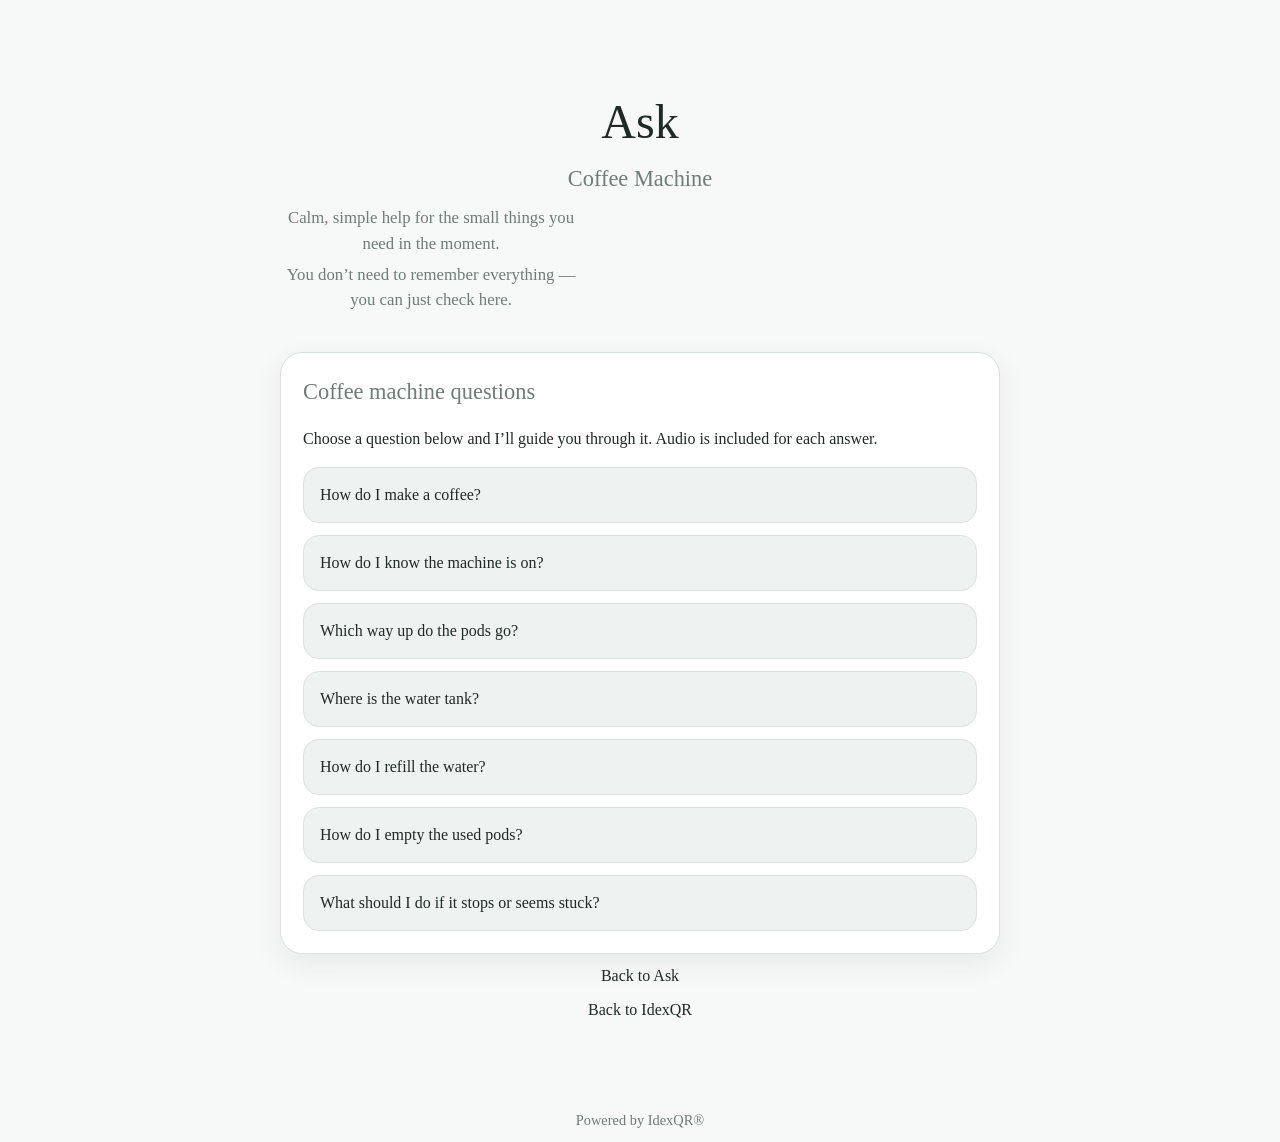
==== docs/coffee.html @ 5b69cb2b "Update coffee.html" ====
<!doctype html>
<html lang="en-GB">
<head>
  <meta charset="utf-8" />
  <meta name="viewport" content="width=device-width, initial-scale=1" />
  <title>Ask — Coffee Machine</title>
  <meta
    name="description"
    content="A calm, simple Ask demo for a coffee machine in the IdexQR style."
  />
  <style>
    :root {
      --bg: #f7f9f8;
      --card: #ffffff;
      --ink: #1f2a27;
      --muted: #66726e;
      --line: #d9e2de;
      --soft: #eef3f1;
      --brand: #b8c6c1;
      --brand-deep: #8ea39c;
      --shadow: 0 10px 30px rgba(31, 42, 39, 0.07);
      --radius: 22px;
    }

    * {
      box-sizing: border-box;
    }

    html, body {
      margin: 0;
      padding: 0;
      background: var(--bg);
      color: var(--ink);
      font-family: Georgia, "Times New Roman", serif;
      line-height: 1.5;
    }

    body {
      min-height: 100vh;
    }

    .wrap {
      width: min(720px, calc(100% - 32px));
      margin: 0 auto;
      padding: 28px 0 48px;
    }

    .hero {
      text-align: center;
      padding: 18px 0 12px;
    }

    .kicker {
      margin: 0 0 10px;
      font-size: 0.95rem;
      letter-spacing: 0.08em;
      text-transform: uppercase;
      color: var(--muted);
    }

    .section-title {
  font-size: 1.4rem;
  font-weight: normal;
  color: #6f7c78;
  margin-top: 0;
  margin-bottom: 10px;
}

    .ask-title {
  font-size: 3rem;
  font-weight: normal;
  margin-bottom: 4px;
}

    h1 {
  font-size: 2.8rem;
  font-weight: normal;
  margin-bottom: 10px;
}

    h2 {
  font-size: 1.4rem;
  font-weight: normal;
  color: #6f7c78;
  margin-top: 0;
}

  .soft-line {
  font-size: 1.05rem;
  color: #6f7c78;
  margin-top: 6px;
}
    
    .sub {
  font-size: 1.05rem;
  color: #6f7c78;
  margin: 6px 0;
  max-width: 36ch;
}

    .panel {
      background: var(--card);
      border: 1px solid var(--line);
      border-radius: var(--radius);
      box-shadow: var(--shadow);
      padding: 22px;
      margin-top: 22px;
    }

    .intro {
      margin-top: 0;
      color: var(--muted);
    }

    .question-list {
      display: grid;
      gap: 12px;
      margin-top: 16px;
    }

    p {
  margin: 10px 0;
}

    .quiet-button {
      appearance: none;
      width: 100%;
      border: 1px solid var(--line);
      background: var(--soft);
      color: var(--ink);
      border-radius: 16px;
      padding: 15px 16px;
      font: inherit;
      font-size: 1rem;
      text-align: left;
      cursor: pointer;
      transition: transform 0.15s ease, border-color 0.15s ease, background 0.15s ease;
    }

    .quiet-button:hover,
    .quiet-button:focus-visible {
      outline: none;
      transform: translateY(-1px);
      border-color: var(--brand-deep);
      background: #f3f7f5;
    }

    .quiet-button.active {
      background: #edf4f1;
      border-color: var(--brand-deep);
    }

    .answer {
      margin-top: 18px;
      padding: 18px;
      border-radius: 18px;
      background: #fbfcfc;
      border: 1px solid var(--line);
    }

    .answer[hidden] {
      display: none;
    }

    .answer h2 {
      margin: 0 0 10px;
      font-size: 1.2rem;
      font-weight: normal;
    }

    .answer p {
      margin: 0 0 12px;
      color: var(--ink);
    }

    .helper {
      margin-top: 10px;
      font-size: 0.96rem;
      color: var(--muted);
    }

    .controls {
      display: flex;
      gap: 10px;
      flex-wrap: wrap;
      margin-top: 14px;
    }

    .small-button {
      appearance: none;
      border: 1px solid var(--line);
      background: white;
      color: var(--ink);
      border-radius: 999px;
      padding: 10px 14px;
      font: inherit;
      cursor: pointer;
    }

    .small-button:hover,
    .small-button:focus-visible {
      outline: none;
      border-color: var(--brand-deep);
      background: #f8fbfa;
    }

    .footer-link {
  color: inherit;              /* 👈 keeps same colour as text */
  text-decoration: none;
  border-bottom: 1px solid transparent;
}

.footer-link:hover {
  border-bottom: 1px solid #6f7c78;  /* soft underline on hover */
}

    .powered-by {
  color: #6f7c78;
  font-size: 0.9rem;
  margin-top: 10px;
}

    .sr-only {
      position: absolute;
      width: 1px;
      height: 1px;
      padding: 0;
      margin: -1px;
      overflow: hidden;
      clip: rect(0, 0, 0, 0);
      white-space: nowrap;
      border: 0;
    }

    @media (max-width: 560px) {
      .panel {
        padding: 18px;
      }

      .quiet-button {
        padding: 14px;
      }
    }
  </style>
</head>
<body>
  <main class="wrap">
    <section class="hero" aria-labelledby="page-title">
      
    <h1 class="ask-title">Ask</h1>

<h2 class="section-title">Coffee Machine</h2>

<p class="sub">
  Calm, simple help for the small things you need in the moment.
</p>

<p class="sub">
  You don’t need to remember everything — you can just check here.
</p>
    </section>

    <section class="panel" aria-labelledby="ask-heading">
      <h2>Coffee machine questions</h2>

<p>
  Choose a question below and I’ll guide you through it. Audio is included for each answer.
</p>

      <div class="question-list">
        <button class="quiet-button" data-answer="coffeeAnswer">
         How do I make a coffee?
        </button> 
        <button class="quiet-button" data-answer="machineOnAnswer">
        How do I know the machine is on?  
        </button>   
        <button class="quiet-button" data-answer="podsGoAnswer">
        Which way up do the pods go?
        </button>   
        <button class="quiet-button" data-answer="waterTankAnswer">
        Where is the water tank?
         
        </button>
        <button class="quiet-button" data-answer="waterAnswer">
        How do I refill the water?
        </button>
        <button class="quiet-button" data-answer="podsAnswer">
         How do I empty the used pods?
        </button>
        <button class="quiet-button" data-answer="stoppedAnswer">
         What should I do if it stops or seems stuck?
        </button>
      </div>

      <article id="coffeeAnswer" class="answer" hidden>
        <h2>How do I make a coffee?</h2>
        <p>
          Place your cup under the spout.
          Lift the lever fully, insert your pod, and close the lever gently.
          </p>
        <p>
          Along the front of the machine, you’ll usually find a small row of buttons.
          The coffee button is often one of the first you’ll come across — and is sometimes marked with a small cup symbol.
          </p>
        <p>
         Press the coffee button once, then wait while the machine runs.
         Your drink should begin to pour within a few seconds.
        </p>
        <p>
          If you would like a larger drink, use the lungo button — often a little further along the row, if your machine has one.
        </p>
        <p 
          class="helper">A gentle pause before lifting the cup helps avoid drips.
        </p>
        <div class="controls">
          <button class="small-button" data-audio="audioCoffee">Play audio</button>
          <button class="small-button" data-stop>Stop audio</button>
        </div>
        
      </article>

      <article id="waterAnswer" class="answer" hidden>
        <h2>How do I refill the water?</h2>
        <p>
          Remove the water tank from the back or side of the machine, depending on the model. Fill it with fresh cold water,
          then place it back firmly so it sits flat and connected properly.
        </p>
        <p>
          If the machine does not respond straight away, check that the tank is pushed fully into place.
        </p>
        <div class="controls">
          <button class="small-button" data-audio="audioWater">Play audio</button>
          <button class="small-button" data-stop>Stop audio</button>
        </div>
      </article>

      <article id="podsAnswer" class="answer" hidden>
        <h2>How do I empty the used pods?</h2>
        <p>
          Open the front or lift the lever so the used pod drops into the container. Then slide out the pod drawer or capsule tray,
          empty it into the bin, and place it back securely.
        </p>
        <p>
          If the drawer feels full or stiff, it usually means a pod is resting awkwardly inside. A gentle shake is often enough.
        </p>
        <div class="controls">
          <button class="small-button" data-audio="audioPods">Play audio</button>
          <button class="small-button" data-stop>Stop audio</button>
        </div>
      </article>

      <article id="stoppedAnswer" class="answer" hidden>
        <h2>What should I do if it stops or seems stuck?</h2>
        <p>
          First, check the basics: is there water in the tank, is the pod drawer full, and is the lever fully closed?
          If all looks fine, turn the machine off, wait a few seconds, and switch it on again.
        </p>
        <p>
          If it still does not respond, it may need a reset or descaling, depending on the machine.
        </p>
        <div class="controls">
          <button class="small-button" data-audio="audioStopped">Play audio</button>
          <button class="small-button" data-stop>Stop audio</button>
        </div>
      </article>
      
      <article id="waterTankAnswer" class="answer" hidden>
  <h2>Where is the water tank?</h2>
  <p>
    The water tank is usually at the back or to one side of the machine.
  </p>
  <p>
    You can gently slide it out, fill it with fresh water, and place it back so it sits securely.
  </p>

  <div class="controls">
    <button class="small-button" data-audio="audioWaterTank">Play audio</button>
    <button class="small-button" data-stop>Stop audio</button>
  </div>       
</article>
      
    <article id="machineOnAnswer" class="answer" hidden>
  <h2>How do I know the machine is on?</h2>
  <p>
    Most machines will show a small light when they’re on.
  </p>
  <p>
    You might see a steady light, or one that flashes while the machine is warming up.
  </p>
  <p>
    Once the light becomes steady, it’s usually ready to use.
  </p>

  <div class="controls">
    <button class="small-button" data-audio="audioMachineOn">Play audio</button>
    <button class="small-button" data-stop>Stop audio</button>
  </div>
</article>   

       <article id="podsGoAnswer" class="answer" hidden>
  <h2>Which way up do the pods go?</h2>
  <p>
    The pod usually sits with the flat side facing down and the rounded side facing up.
  </p>
  <p>
    If it doesn’t feel like it fits easily, don’t force it — just turn it the other way and try again.
  </p>
  
  <div class="controls">
    <button class="small-button" data-audio="audioPodsGo">Play audio</button>
    <button class="small-button" data-stop>Stop audio</button>
  </div>
</article>   
      
    </section>

    <section class="sr-only" aria-label="Screen reader introduction">
      <p>
        You have opened the Ask coffee machine demo. Choose one of the guided questions to hear simple help.
      </p>
    </section>

    <audio id="audioCoffee" preload="none">
      <source src="audio/make-a-coffee.mp3" type="audio/mpeg" />
    </audio>
     <audio id="audioMachineOn" preload="none">
      <source src="audio/machine-on.mp3" type="audio/mpeg" />
    </audio>
    <audio id="audioWater" preload="none">
      <source src="audio/refill-water.mp3" type="audio/mpeg" />
    </audio>
    <audio id="audioPods" preload="none">
      <source src="audio/empty-pods.mp3" type="audio/mpeg" />
    </audio>
    <audio id="audioStopped" preload="none">
      <source src="audio/machine-stopped.mp3" type="audio/mpeg" />
    </audio>
    <audio id="audioWaterTank">
  <source src="audio/water-tank.mp3" type="audio/mpeg" />   Ella
</audio>
    <audio id="audioPodsGo" preload="none">
      <source src="audio/pods-go.mp3" type="audio/mpeg" />   Ella
    </audio>

  <p style="text-align: center;">
  <a href="index.html" class="footer-link">Back to Ask</a>
</p>
<p style="text-align: center;">
  <a href="https://idexqr.com" class="footer-link">Back to IdexQR</a>
</p>
    
  </main>

  <script>
    const questionButtons = document.querySelectorAll('.quiet-button[data-answer]');
    const answers = document.querySelectorAll('.answer');
    const audioButtons = document.querySelectorAll('[data-audio]');
    const stopButtons = document.querySelectorAll('[data-stop]');
    let currentAudio = null;

    function stopCurrentAudio() {
      if (currentAudio) {
        currentAudio.pause();
        currentAudio.currentTime = 0;
      }
    }

    function openAnswer(answerId) {
      answers.forEach(answer => {
        answer.hidden = answer.id !== answerId;
      });

      questionButtons.forEach(button => {
        const active = button.dataset.answer === answerId;
        button.classList.toggle('active', active);
        button.setAttribute('aria-expanded', String(active));
      });
    }

    questionButtons.forEach(button => {
      button.setAttribute('aria-expanded', 'false');
      button.addEventListener('click', () => {
        stopCurrentAudio();
        openAnswer(button.dataset.answer);
      });
    });

    audioButtons.forEach(button => {
      button.addEventListener('click', () => {
        const audio = document.getElementById(button.dataset.audio);
        if (!audio) return;

        stopCurrentAudio();
        currentAudio = audio;
        currentAudio.play().catch(() => {
          // Safe fallback if autoplay or file access is blocked.
        });
      });
    });

    stopButtons.forEach(button => {
      button.addEventListener('click', stopCurrentAudio);
    });
  </script>

  <footer style="text-align: center; margin-top: 30px;">
  <p class="powered-by">Powered by IdexQR®</p>
</footer>
</body>
</html>
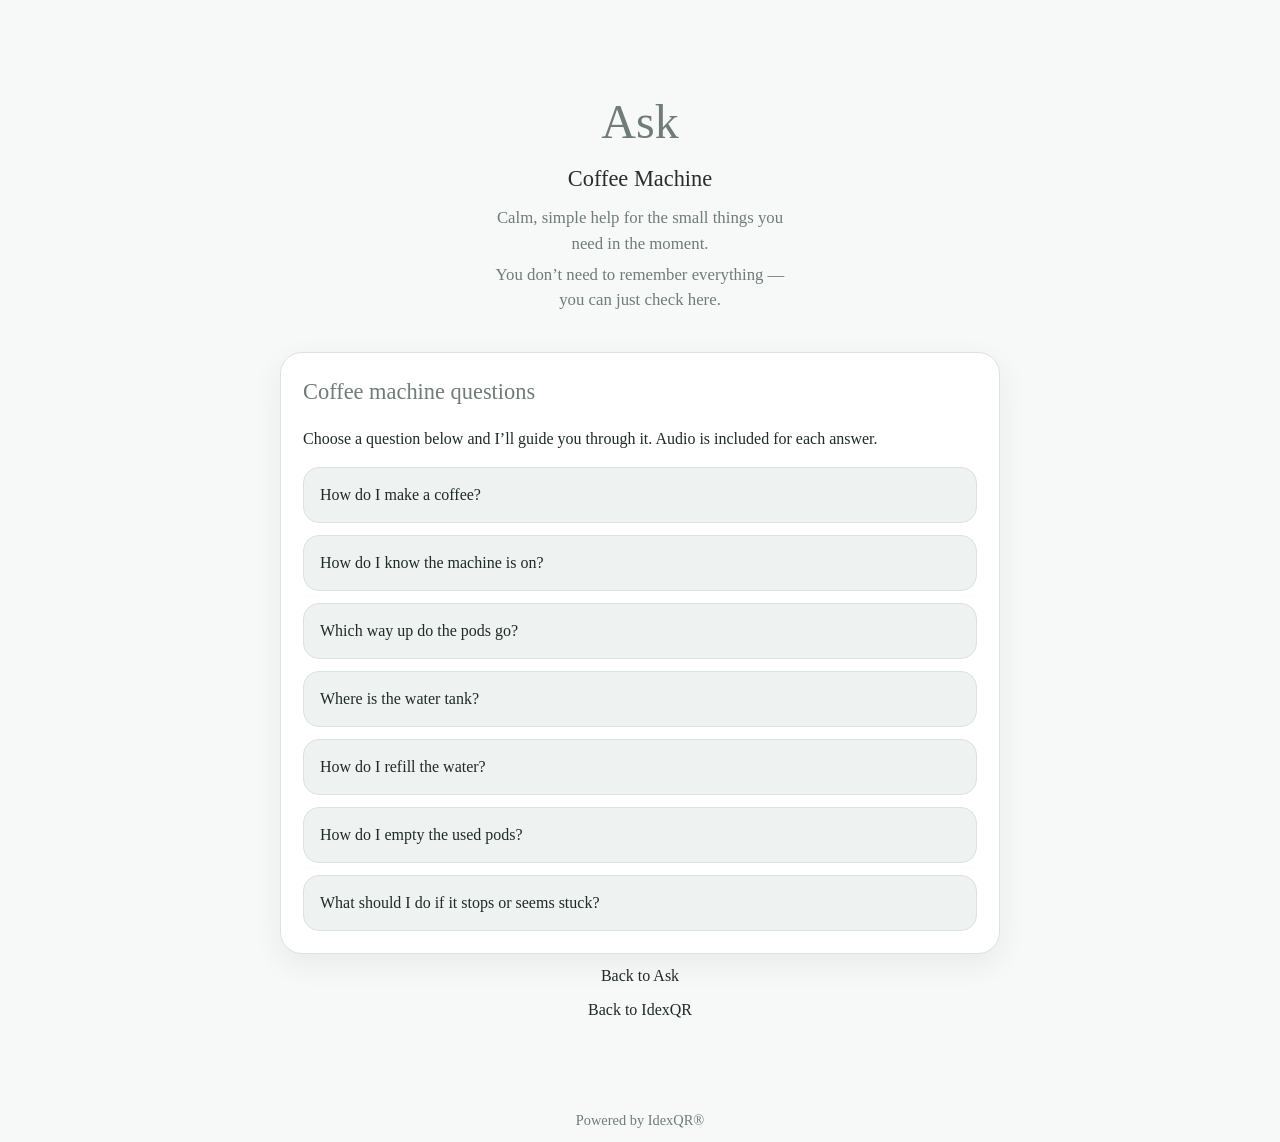
==== commit fea01ed6: "Refactor styles in coffee.html for better readability Updated color styles for section titles and ad" ====
--- a/docs/coffee.html
+++ b/docs/coffee.html
@@ -58,17 +58,18 @@
       color: var(--muted);
     }
 
-    .section-title {
+   .section-title {
   font-size: 1.4rem;
   font-weight: normal;
-  color: #6f7c78;
+  color: #2b2b2b;   /* 👈 main text colour */
   margin-top: 0;
   margin-bottom: 10px;
 }
 
-    .ask-title {
+ .ask-title {
   font-size: 3rem;
   font-weight: normal;
+  color: #6f7c78;   /* 👈 soft grey */
   margin-bottom: 4px;
 }
 
@@ -91,13 +92,13 @@
   margin-top: 6px;
 }
     
-    .sub {
+  .sub {
   font-size: 1.05rem;
   color: #6f7c78;
-  margin: 6px 0;
+  margin: 6px auto;
   max-width: 36ch;
-}
-
+  text-align: center;   /* 👈 this is the key */
+}
     .panel {
       background: var(--card);
       border: 1px solid var(--line);
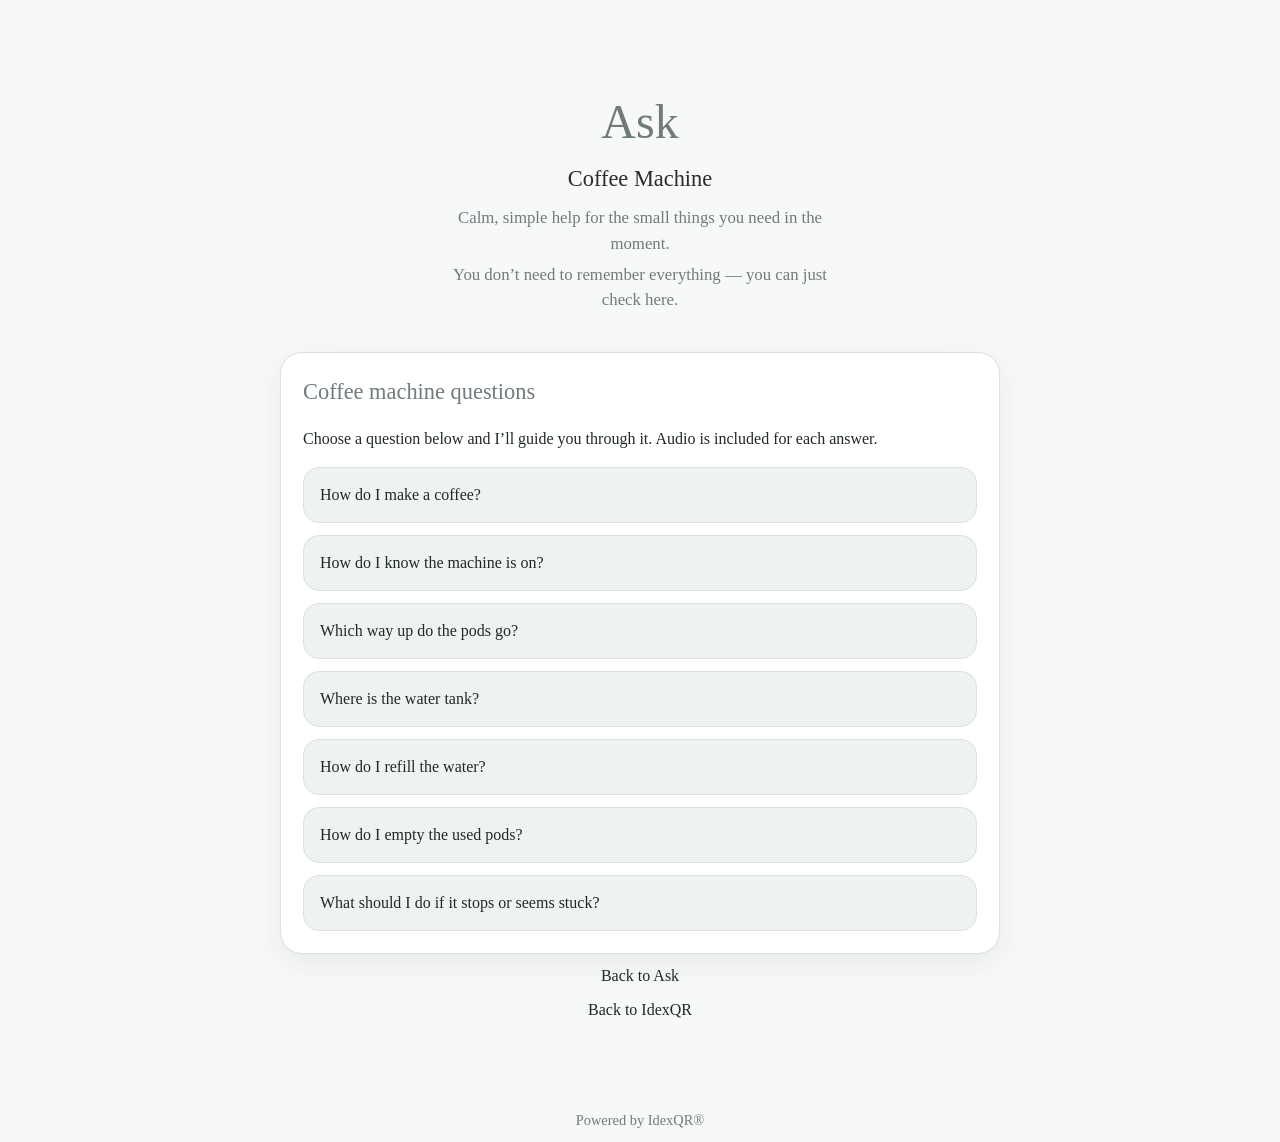
==== commit 4855a923: "Update coffee.html" ====
--- a/docs/coffee.html
+++ b/docs/coffee.html
@@ -96,7 +96,7 @@
   font-size: 1.05rem;
   color: #6f7c78;
   margin: 6px auto;
-  max-width: 36ch;
+  max-width: 48ch;
   text-align: center;   /* 👈 this is the key */
 }
     .panel {
@@ -446,6 +446,7 @@
   <p style="text-align: center;">
   <a href="index.html" class="footer-link">Back to Ask</a>
 </p>
+    
 <p style="text-align: center;">
   <a href="https://idexqr.com" class="footer-link">Back to IdexQR</a>
 </p>
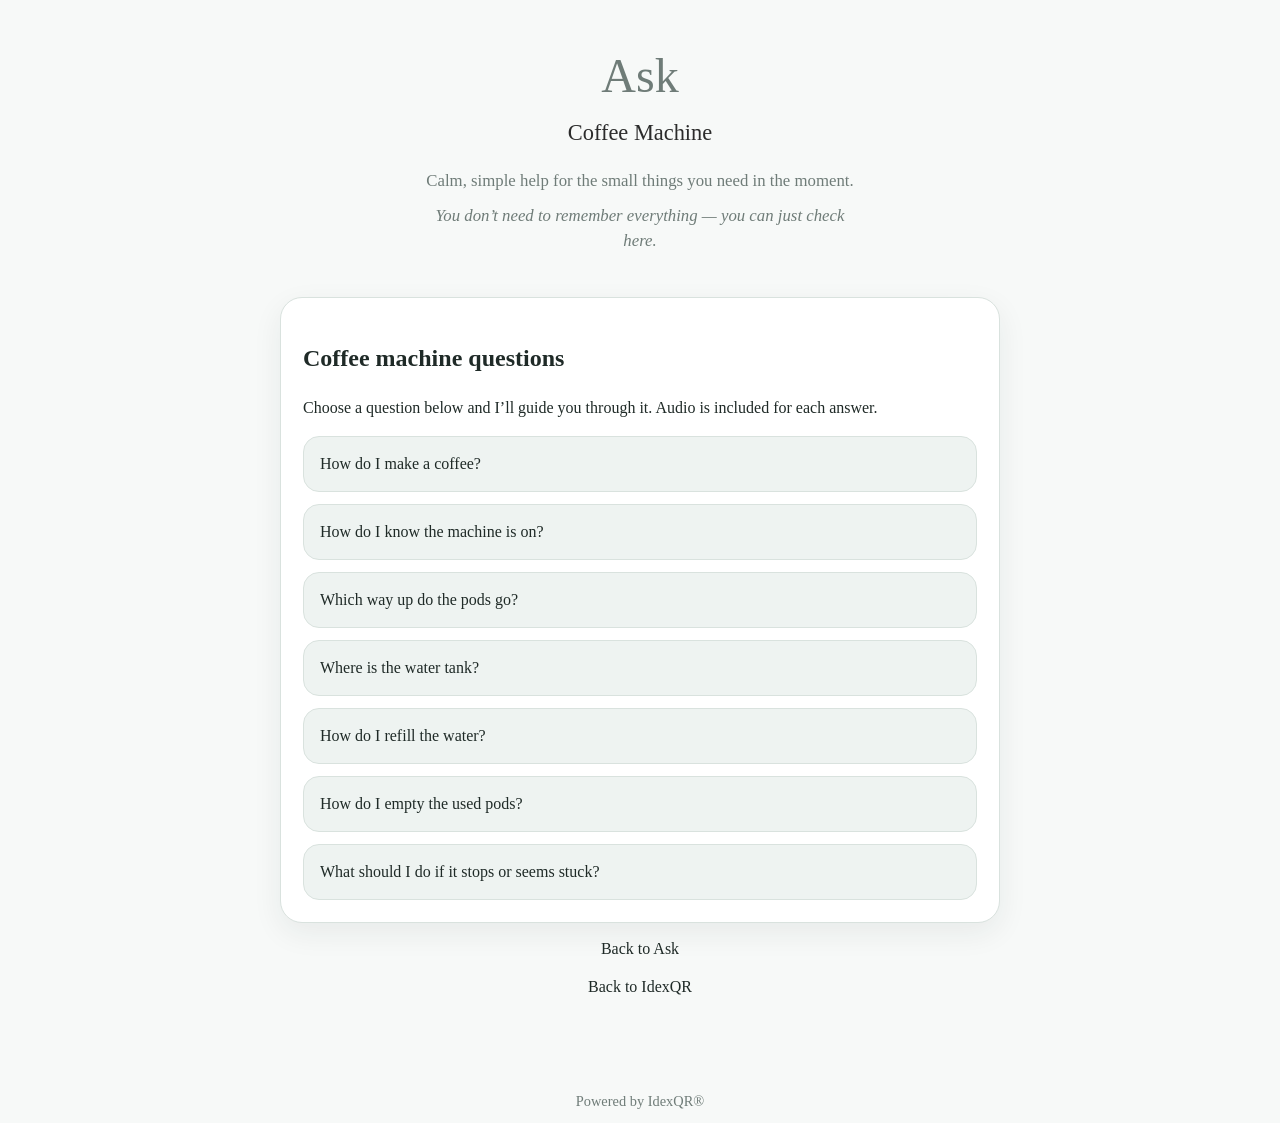
==== commit bd3c3e25: "Update coffee.html" ====
--- a/docs/coffee.html
+++ b/docs/coffee.html
@@ -31,7 +31,7 @@
       padding: 0;
       background: var(--bg);
       color: var(--ink);
-      font-family: Georgia, "Times New Roman", serif;
+      font-family: Georgia, serif;
       line-height: 1.5;
     }
 
@@ -42,63 +42,36 @@
     .wrap {
       width: min(720px, calc(100% - 32px));
       margin: 0 auto;
-      padding: 28px 0 48px;
+      padding: 40px 0 48px;
     }
 
     .hero {
       text-align: center;
-      padding: 18px 0 12px;
-    }
-
-    .kicker {
-      margin: 0 0 10px;
-      font-size: 0.95rem;
-      letter-spacing: 0.08em;
-      text-transform: uppercase;
-      color: var(--muted);
-    }
-
-   .section-title {
-  font-size: 1.4rem;
-  font-weight: normal;
-  color: #2b2b2b;   /* 👈 main text colour */
-  margin-top: 0;
-  margin-bottom: 10px;
-}
-
- .ask-title {
-  font-size: 3rem;
-  font-weight: normal;
-  color: #6f7c78;   /* 👈 soft grey */
-  margin-bottom: 4px;
-}
-
-    h1 {
-  font-size: 2.8rem;
-  font-weight: normal;
-  margin-bottom: 10px;
-}
-
-    h2 {
-  font-size: 1.4rem;
-  font-weight: normal;
-  color: #6f7c78;
-  margin-top: 0;
-}
-
-  .soft-line {
-  font-size: 1.05rem;
-  color: #6f7c78;
-  margin-top: 6px;
-}
-    
-  .sub {
-  font-size: 1.05rem;
-  color: #6f7c78;
-  margin: 6px auto;
-  max-width: 48ch;
-  text-align: center;   /* 👈 this is the key */
-}
+      padding: 0 0 12px;
+    }
+
+    .ask-title {
+      font-size: 3rem;
+      font-weight: normal;
+      color: #6f7c78;
+      margin: 0 0 4px;
+    }
+
+    .section-title {
+      font-size: 1.4rem;
+      font-weight: normal;
+      color: #2b2b2b;
+      margin: 0 0 18px;
+    }
+
+    .sub {
+      font-size: 1.05rem;
+      color: #6f7c78;
+      margin: 10px auto;
+      max-width: 52ch;
+      text-align: center;
+    }
+
     .panel {
       background: var(--card);
       border: 1px solid var(--line);
@@ -108,11 +81,6 @@
       margin-top: 22px;
     }
 
-    .intro {
-      margin-top: 0;
-      color: var(--muted);
-    }
-
     .question-list {
       display: grid;
       gap: 12px;
@@ -120,8 +88,8 @@
     }
 
     p {
-  margin: 10px 0;
-}
+      margin: 10px 0;
+    }
 
     .quiet-button {
       appearance: none;
@@ -167,6 +135,7 @@
       margin: 0 0 10px;
       font-size: 1.2rem;
       font-weight: normal;
+      color: var(--ink);
     }
 
     .answer p {
@@ -205,21 +174,29 @@
       background: #f8fbfa;
     }
 
+    .nav-link {
+      margin: 14px 0;
+      text-align: center;
+    }
+
     .footer-link {
-  color: inherit;              /* 👈 keeps same colour as text */
-  text-decoration: none;
-  border-bottom: 1px solid transparent;
-}
-
-.footer-link:hover {
-  border-bottom: 1px solid #6f7c78;  /* soft underline on hover */
-}
+      color: inherit;
+      text-decoration: none;
+      border-bottom: 1px solid transparent;
+    }
+
+    .footer-link:hover,
+    .footer-link:focus-visible {
+      border-bottom: 1px solid #6f7c78;
+      outline: none;
+    }
 
     .powered-by {
-  color: #6f7c78;
-  font-size: 0.9rem;
-  margin-top: 10px;
-}
+      color: #6f7c78;
+      font-size: 0.9rem;
+      margin-top: 10px;
+      text-align: center;
+    }
 
     .sr-only {
       position: absolute;
@@ -247,172 +224,164 @@
 <body>
   <main class="wrap">
     <section class="hero" aria-labelledby="page-title">
-      
-    <h1 class="ask-title">Ask</h1>
-
-<h2 class="section-title">Coffee Machine</h2>
-
-<p class="sub">
-  Calm, simple help for the small things you need in the moment.
-</p>
-
-<p class="sub">
-  You don’t need to remember everything — you can just check here.
+      <h1 id="page-title" class="ask-title">Ask</h1>
+      <h2 class="section-title">Coffee Machine</h2>
+
+      <p class="sub">
+        Calm, simple help for the small things you need in the moment.
+      </p>
+
+      <p class="sub">
+  <em>You don’t need to remember everything — you can just check here.</em>
 </p>
     </section>
 
     <section class="panel" aria-labelledby="ask-heading">
-      <h2>Coffee machine questions</h2>
-
-<p>
-  Choose a question below and I’ll guide you through it. Audio is included for each answer.
-</p>
+      <h2 id="ask-heading">Coffee machine questions</h2>
+
+      <p>
+        Choose a question below and I’ll guide you through it. Audio is included for each answer.
+      </p>
 
       <div class="question-list">
         <button class="quiet-button" data-answer="coffeeAnswer">
-         How do I make a coffee?
-        </button> 
+          How do I make a coffee?
+        </button>
         <button class="quiet-button" data-answer="machineOnAnswer">
-        How do I know the machine is on?  
-        </button>   
+          How do I know the machine is on?
+        </button>
         <button class="quiet-button" data-answer="podsGoAnswer">
-        Which way up do the pods go?
-        </button>   
+          Which way up do the pods go?
+        </button>
         <button class="quiet-button" data-answer="waterTankAnswer">
-        Where is the water tank?
-         
+          Where is the water tank?
         </button>
         <button class="quiet-button" data-answer="waterAnswer">
-        How do I refill the water?
+          How do I refill the water?
         </button>
         <button class="quiet-button" data-answer="podsAnswer">
-         How do I empty the used pods?
+          How do I empty the used pods?
         </button>
         <button class="quiet-button" data-answer="stoppedAnswer">
-         What should I do if it stops or seems stuck?
+          What should I do if it stops or seems stuck?
         </button>
       </div>
 
       <article id="coffeeAnswer" class="answer" hidden>
         <h2>How do I make a coffee?</h2>
-        <p>
-          Place your cup under the spout.
-          Lift the lever fully, insert your pod, and close the lever gently.
-          </p>
-        <p>
-          Along the front of the machine, you’ll usually find a small row of buttons.
-          The coffee button is often one of the first you’ll come across — and is sometimes marked with a small cup symbol.
-          </p>
-        <p>
-         Press the coffee button once, then wait while the machine runs.
-         Your drink should begin to pour within a few seconds.
+        <div class="controls">
+          <button class="small-button" data-audio="audioCoffee">Play audio</button>
+          <button class="small-button" data-stop>Stop audio</button>
+        </div>
+        <p>
+          Place your cup under the spout. Lift the lever fully, insert your pod, and close the lever gently.
+        </p>
+        <p>
+          Along the front of the machine, you’ll usually find a small row of buttons. The coffee button is often one of the first you’ll come across — and is sometimes marked with a small cup symbol.
+        </p>
+        <p>
+          Press the coffee button once, then wait while the machine runs. Your drink should begin to pour within a few seconds.
         </p>
         <p>
           If you would like a larger drink, use the lungo button — often a little further along the row, if your machine has one.
         </p>
-        <p 
-          class="helper">A gentle pause before lifting the cup helps avoid drips.
-        </p>
-        <div class="controls">
-          <button class="small-button" data-audio="audioCoffee">Play audio</button>
-          <button class="small-button" data-stop>Stop audio</button>
-        </div>
+        <p class="helper">
+          A gentle pause before lifting the cup helps avoid drips.
+        </p>
         
+      </article>
+
+      <article id="machineOnAnswer" class="answer" hidden>
+        <h2>How do I know the machine is on?</h2>
+        <div class="controls">
+          <button class="small-button" data-audio="audioMachineOn">Play audio</button>
+          <button class="small-button" data-stop>Stop audio</button>
+        </div>
+        <p>
+          Most machines will show a small light when they’re on.
+        </p>
+        <p>
+          You might see a steady light, or one that flashes while the machine is warming up.
+        </p>
+        <p>
+          Once the light becomes steady, it’s usually ready to use.
+        </p>
+        
+      </article>
+
+      <article id="podsGoAnswer" class="answer" hidden>
+        <h2>Which way up do the pods go?</h2>
+        <div class="controls">
+          <button class="small-button" data-audio="audioPodsGo">Play audio</button>
+          <button class="small-button" data-stop>Stop audio</button>
+        </div>
+        <p>
+          The pod usually sits with the flat side facing down and the rounded side facing up.
+        </p>
+        <p>
+          If it doesn’t feel like it fits easily, don’t force it — just turn it the other way and try again.
+        </p>
+        <div class="controls">
+          <button class="small-button" data-audio="audioPodsGo">Play audio</button>
+          <button class="small-button" data-stop>Stop audio</button>
+        </div>
+      </article>
+
+      <article id="waterTankAnswer" class="answer" hidden>
+        <h2>Where is the water tank?</h2>
+        <div class="controls">
+          <button class="small-button" data-audio="audioWaterTank">Play audio</button>
+          <button class="small-button" data-stop>Stop audio</button>
+        </div>
+        <p>
+          The water tank is usually at the back or to one side of the machine.
+        </p>
+        <p>
+          You can gently slide it out, fill it with fresh water, and place it back so it sits securely.
+        </p>        
       </article>
 
       <article id="waterAnswer" class="answer" hidden>
         <h2>How do I refill the water?</h2>
-        <p>
-          Remove the water tank from the back or side of the machine, depending on the model. Fill it with fresh cold water,
-          then place it back firmly so it sits flat and connected properly.
+        <div class="controls">
+          <button class="small-button" data-audio="audioWater">Play audio</button>
+          <button class="small-button" data-stop>Stop audio</button>
+        </div>
+        <p>
+          Remove the water tank from the back or side of the machine, depending on the model. Fill it with fresh cold water, then place it back firmly so it sits flat and connected properly.
         </p>
         <p>
           If the machine does not respond straight away, check that the tank is pushed fully into place.
-        </p>
-        <div class="controls">
-          <button class="small-button" data-audio="audioWater">Play audio</button>
-          <button class="small-button" data-stop>Stop audio</button>
-        </div>
+        </p>        
       </article>
 
       <article id="podsAnswer" class="answer" hidden>
         <h2>How do I empty the used pods?</h2>
-        <p>
-          Open the front or lift the lever so the used pod drops into the container. Then slide out the pod drawer or capsule tray,
-          empty it into the bin, and place it back securely.
+        <div class="controls">
+          <button class="small-button" data-audio="audioPods">Play audio</button>
+          <button class="small-button" data-stop>Stop audio</button>
+        </div>
+        <p>
+          Open the front or lift the lever so the used pod drops into the container. Then slide out the pod drawer or capsule tray, empty it into the bin, and place it back securely.
         </p>
         <p>
           If the drawer feels full or stiff, it usually means a pod is resting awkwardly inside. A gentle shake is often enough.
-        </p>
-        <div class="controls">
-          <button class="small-button" data-audio="audioPods">Play audio</button>
-          <button class="small-button" data-stop>Stop audio</button>
-        </div>
+        </p>        
       </article>
 
       <article id="stoppedAnswer" class="answer" hidden>
         <h2>What should I do if it stops or seems stuck?</h2>
-        <p>
-          First, check the basics: is there water in the tank, is the pod drawer full, and is the lever fully closed?
-          If all looks fine, turn the machine off, wait a few seconds, and switch it on again.
+        <div class="controls">
+          <button class="small-button" data-audio="audioStopped">Play audio</button>
+          <button class="small-button" data-stop>Stop audio</button>
+        </div>
+        <p>
+          First, check the basics: is there water in the tank, is the pod drawer full, and is the lever fully closed? If all looks fine, turn the machine off, wait a few seconds, and switch it on again.
         </p>
         <p>
           If it still does not respond, it may need a reset or descaling, depending on the machine.
-        </p>
-        <div class="controls">
-          <button class="small-button" data-audio="audioStopped">Play audio</button>
-          <button class="small-button" data-stop>Stop audio</button>
-        </div>
-      </article>
-      
-      <article id="waterTankAnswer" class="answer" hidden>
-  <h2>Where is the water tank?</h2>
-  <p>
-    The water tank is usually at the back or to one side of the machine.
-  </p>
-  <p>
-    You can gently slide it out, fill it with fresh water, and place it back so it sits securely.
-  </p>
-
-  <div class="controls">
-    <button class="small-button" data-audio="audioWaterTank">Play audio</button>
-    <button class="small-button" data-stop>Stop audio</button>
-  </div>       
-</article>
-      
-    <article id="machineOnAnswer" class="answer" hidden>
-  <h2>How do I know the machine is on?</h2>
-  <p>
-    Most machines will show a small light when they’re on.
-  </p>
-  <p>
-    You might see a steady light, or one that flashes while the machine is warming up.
-  </p>
-  <p>
-    Once the light becomes steady, it’s usually ready to use.
-  </p>
-
-  <div class="controls">
-    <button class="small-button" data-audio="audioMachineOn">Play audio</button>
-    <button class="small-button" data-stop>Stop audio</button>
-  </div>
-</article>   
-
-       <article id="podsGoAnswer" class="answer" hidden>
-  <h2>Which way up do the pods go?</h2>
-  <p>
-    The pod usually sits with the flat side facing down and the rounded side facing up.
-  </p>
-  <p>
-    If it doesn’t feel like it fits easily, don’t force it — just turn it the other way and try again.
-  </p>
-  
-  <div class="controls">
-    <button class="small-button" data-audio="audioPodsGo">Play audio</button>
-    <button class="small-button" data-stop>Stop audio</button>
-  </div>
-</article>   
-      
+        </p>        
+      </article>
     </section>
 
     <section class="sr-only" aria-label="Screen reader introduction">
@@ -424,33 +393,38 @@
     <audio id="audioCoffee" preload="none">
       <source src="audio/make-a-coffee.mp3" type="audio/mpeg" />
     </audio>
-     <audio id="audioMachineOn" preload="none">
+
+    <audio id="audioMachineOn" preload="none">
       <source src="audio/machine-on.mp3" type="audio/mpeg" />
     </audio>
+
+    <audio id="audioPodsGo" preload="none">
+      <source src="audio/pods-go.mp3" type="audio/mpeg" />
+    </audio>
+
+    <audio id="audioWaterTank" preload="none">
+      <source src="audio/water-tank.mp3" type="audio/mpeg" />
+    </audio>
+
     <audio id="audioWater" preload="none">
       <source src="audio/refill-water.mp3" type="audio/mpeg" />
     </audio>
+
     <audio id="audioPods" preload="none">
       <source src="audio/empty-pods.mp3" type="audio/mpeg" />
     </audio>
+
     <audio id="audioStopped" preload="none">
       <source src="audio/machine-stopped.mp3" type="audio/mpeg" />
     </audio>
-    <audio id="audioWaterTank">
-  <source src="audio/water-tank.mp3" type="audio/mpeg" />   Ella
-</audio>
-    <audio id="audioPodsGo" preload="none">
-      <source src="audio/pods-go.mp3" type="audio/mpeg" />   Ella
-    </audio>
-
-  <p style="text-align: center;">
-  <a href="index.html" class="footer-link">Back to Ask</a>
-</p>
-    
-<p style="text-align: center;">
-  <a href="https://idexqr.com" class="footer-link">Back to IdexQR</a>
-</p>
-    
+
+    <p class="nav-link">
+      <a href="index.html" class="footer-link">Back to Ask</a>
+    </p>
+
+    <p class="nav-link">
+      <a href="https://idexqr.com" class="footer-link">Back to IdexQR</a>
+    </p>
   </main>
 
   <script>
@@ -506,7 +480,7 @@
   </script>
 
   <footer style="text-align: center; margin-top: 30px;">
-  <p class="powered-by">Powered by IdexQR®</p>
-</footer>
+    <p class="powered-by">Powered by IdexQR®</p>
+  </footer>
 </body>
 </html>
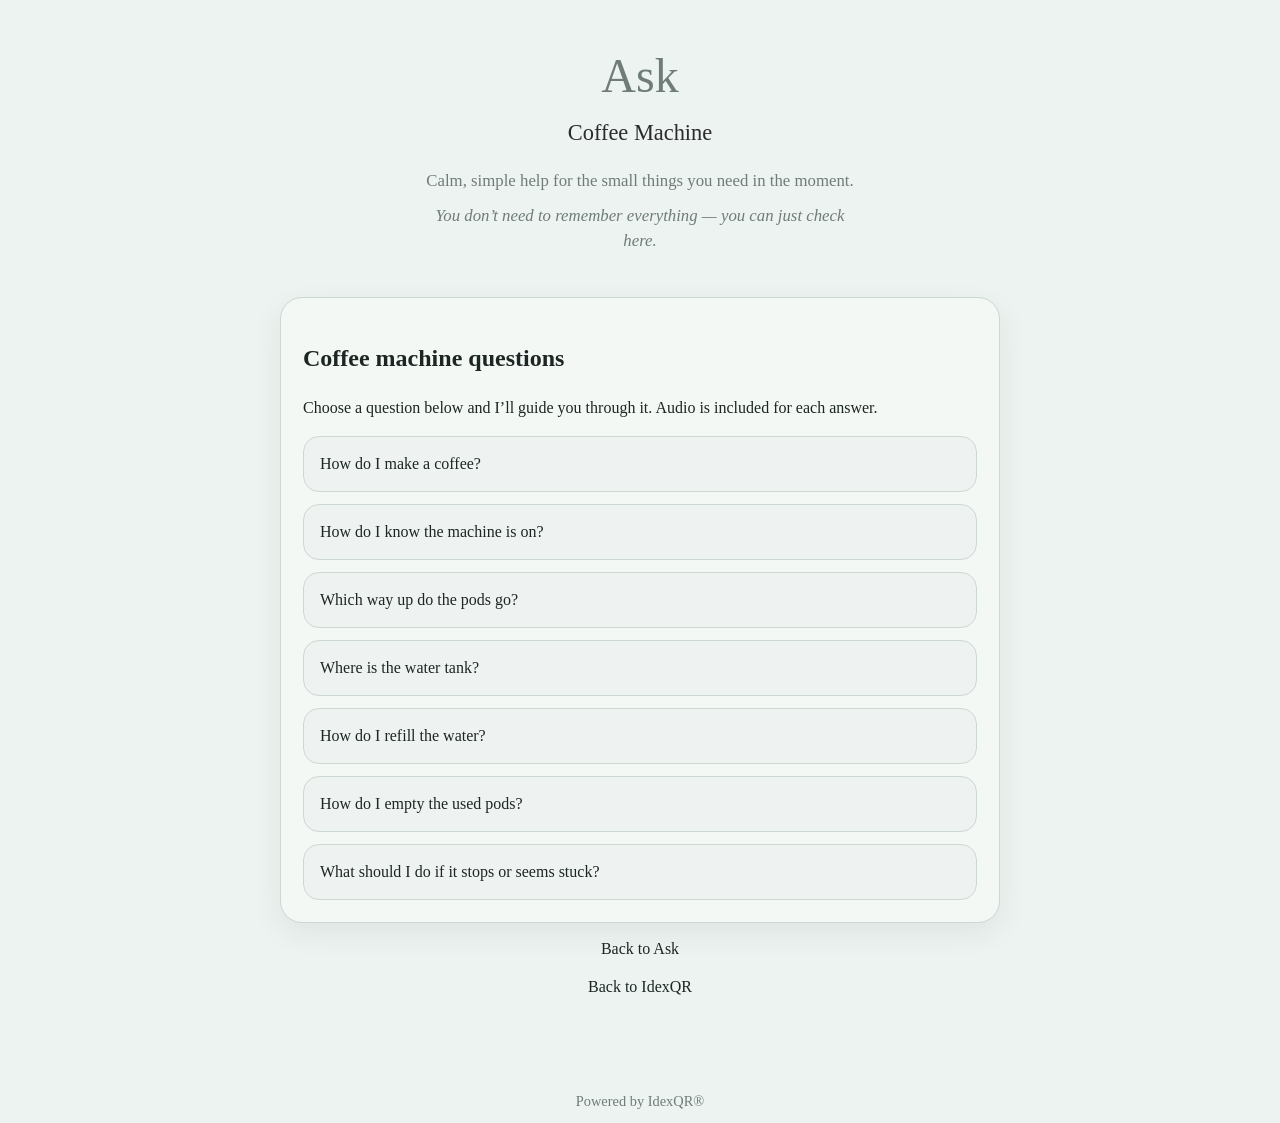
==== commit 878f51c0: "Refactor CSS variables in coffee.html Updated CSS variables for background, card, line, and ink colo" ====
--- a/docs/coffee.html
+++ b/docs/coffee.html
@@ -10,11 +10,11 @@
   />
   <style>
     :root {
-      --bg: #f7f9f8;
-      --card: #ffffff;
-      --ink: #1f2a27;
+      --bg: #edf3f0;
+      --card: #f3f8f5;
+      --line: #ccd8d2;
+      --ink: #1c2623;
       --muted: #66726e;
-      --line: #d9e2de;
       --soft: #eef3f1;
       --brand: #b8c6c1;
       --brand-deep: #8ea39c;
@@ -156,24 +156,28 @@
       margin-top: 14px;
     }
 
-    .small-button {
-      appearance: none;
-      border: 1px solid var(--line);
-      background: white;
-      color: var(--ink);
-      border-radius: 999px;
-      padding: 10px 14px;
-      font: inherit;
-      cursor: pointer;
-    }
-
-    .small-button:hover,
-    .small-button:focus-visible {
-      outline: none;
-      border-color: var(--brand-deep);
-      background: #f8fbfa;
-    }
-
+    .controls {
+  display: flex;
+  gap: 10px;
+  flex-wrap: wrap;
+  margin: 12px 0 16px;
+}
+
+.small-button {
+  appearance: none;
+  border: 1px solid var(--line);
+  background: var(--soft);
+  color: var(--ink);
+  border-radius: 999px;
+  padding: 10px 15px;
+  font: inherit;
+  cursor: pointer;
+}
+
+.small-button:first-child {
+  border-color: var(--brand-deep);
+  background: #edf4f1;
+}
     .nav-link {
       margin: 14px 0;
       text-align: center;
@@ -270,7 +274,7 @@
       <article id="coffeeAnswer" class="answer" hidden>
         <h2>How do I make a coffee?</h2>
         <div class="controls">
-          <button class="small-button" data-audio="audioCoffee">Play audio</button>
+          <button class="small-button" data-audio="audioCoffee">Start audio</button>
           <button class="small-button" data-stop>Stop audio</button>
         </div>
         <p>
@@ -294,7 +298,7 @@
       <article id="machineOnAnswer" class="answer" hidden>
         <h2>How do I know the machine is on?</h2>
         <div class="controls">
-          <button class="small-button" data-audio="audioMachineOn">Play audio</button>
+          <button class="small-button" data-audio="audioMachineOn">Start audio</button>
           <button class="small-button" data-stop>Stop audio</button>
         </div>
         <p>
@@ -312,7 +316,7 @@
       <article id="podsGoAnswer" class="answer" hidden>
         <h2>Which way up do the pods go?</h2>
         <div class="controls">
-          <button class="small-button" data-audio="audioPodsGo">Play audio</button>
+          <button class="small-button" data-audio="audioPodsGo">Start audio</button>
           <button class="small-button" data-stop>Stop audio</button>
         </div>
         <p>
@@ -322,7 +326,7 @@
           If it doesn’t feel like it fits easily, don’t force it — just turn it the other way and try again.
         </p>
         <div class="controls">
-          <button class="small-button" data-audio="audioPodsGo">Play audio</button>
+          <button class="small-button" data-audio="audioPodsGo">Start audio</button>
           <button class="small-button" data-stop>Stop audio</button>
         </div>
       </article>
@@ -330,7 +334,7 @@
       <article id="waterTankAnswer" class="answer" hidden>
         <h2>Where is the water tank?</h2>
         <div class="controls">
-          <button class="small-button" data-audio="audioWaterTank">Play audio</button>
+          <button class="small-button" data-audio="audioWaterTank">Start audio</button>
           <button class="small-button" data-stop>Stop audio</button>
         </div>
         <p>
@@ -344,7 +348,7 @@
       <article id="waterAnswer" class="answer" hidden>
         <h2>How do I refill the water?</h2>
         <div class="controls">
-          <button class="small-button" data-audio="audioWater">Play audio</button>
+          <button class="small-button" data-audio="audioWater">Start audio</button>
           <button class="small-button" data-stop>Stop audio</button>
         </div>
         <p>
@@ -358,7 +362,7 @@
       <article id="podsAnswer" class="answer" hidden>
         <h2>How do I empty the used pods?</h2>
         <div class="controls">
-          <button class="small-button" data-audio="audioPods">Play audio</button>
+          <button class="small-button" data-audio="audioPods">Start audio</button>
           <button class="small-button" data-stop>Stop audio</button>
         </div>
         <p>
@@ -372,7 +376,7 @@
       <article id="stoppedAnswer" class="answer" hidden>
         <h2>What should I do if it stops or seems stuck?</h2>
         <div class="controls">
-          <button class="small-button" data-audio="audioStopped">Play audio</button>
+          <button class="small-button" data-audio="audioStopped">Start audio</button>
           <button class="small-button" data-stop>Stop audio</button>
         </div>
         <p>
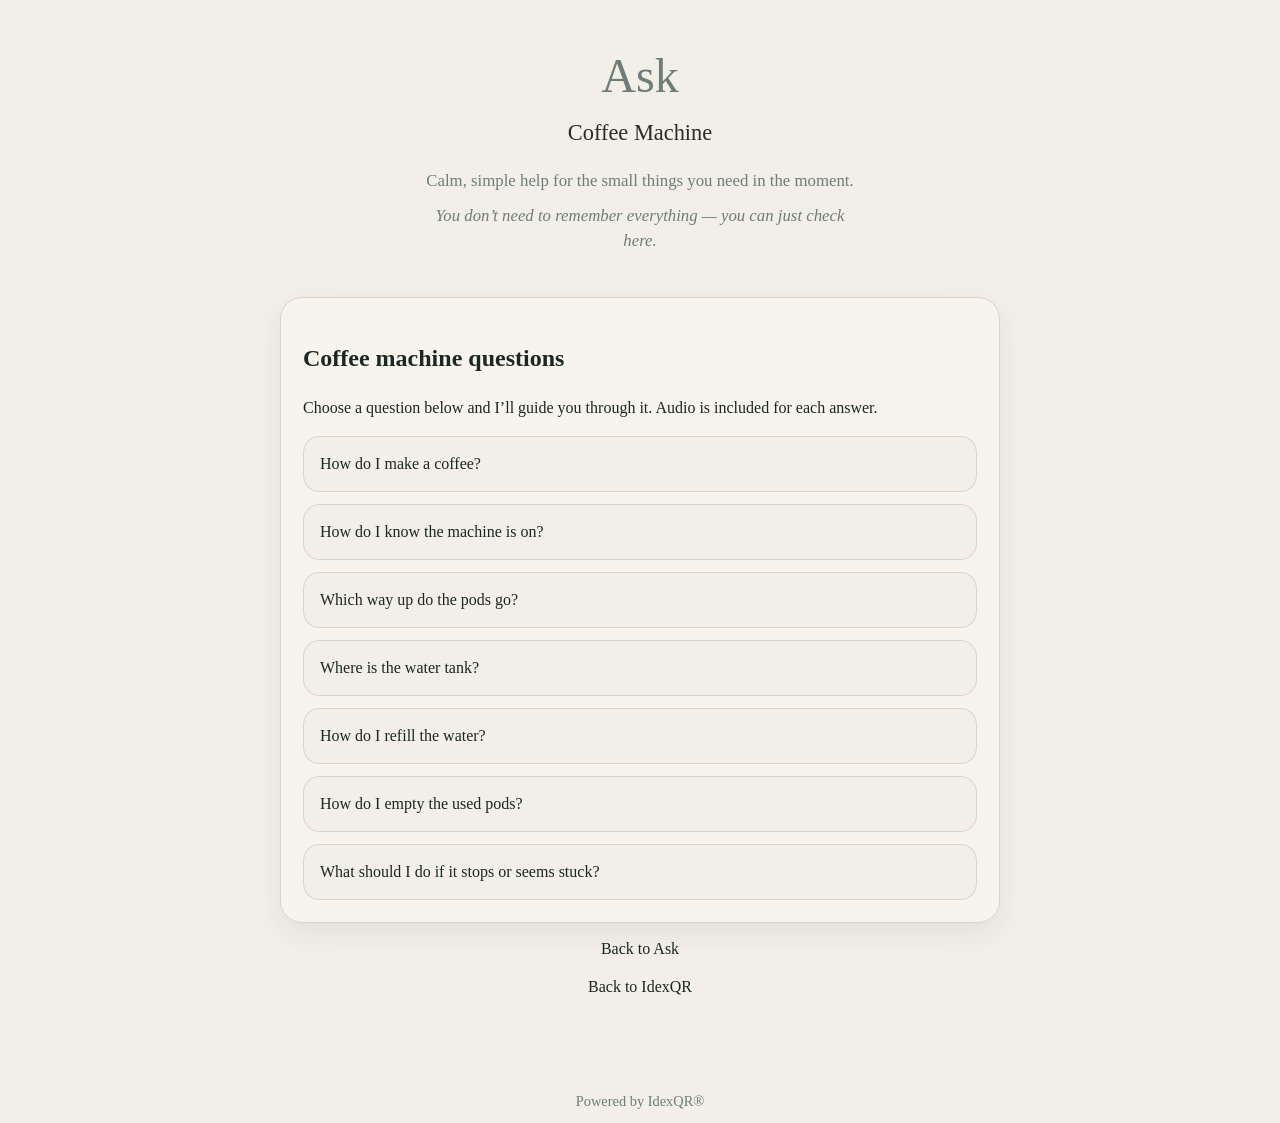
==== commit 4957a01f: "Update coffee.html" ====
--- a/docs/coffee.html
+++ b/docs/coffee.html
@@ -10,12 +10,12 @@
   />
   <style>
     :root {
-      --bg: #edf3f0;
-      --card: #f3f8f5;
-      --line: #ccd8d2;
+      --bg: #f2efe9;
+      --card: #f7f4ee;
+      --line: #d9d3c8;
+      --soft: #eee9df;
       --ink: #1c2623;
       --muted: #66726e;
-      --soft: #eef3f1;
       --brand: #b8c6c1;
       --brand-deep: #8ea39c;
       --shadow: 0 10px 30px rgba(31, 42, 39, 0.07);
@@ -95,7 +95,7 @@
       appearance: none;
       width: 100%;
       border: 1px solid var(--line);
-      background: var(--soft);
+      background: var(--bg);
       color: var(--ink);
       border-radius: 16px;
       padding: 15px 16px;
@@ -111,11 +111,11 @@
       outline: none;
       transform: translateY(-1px);
       border-color: var(--brand-deep);
-      background: #f3f7f5;
+      background: #ede7dd; /* 👈 just a slight shift */
     }
 
     .quiet-button.active {
-      background: #edf4f1;
+      background: #e8e2d8;
       border-color: var(--brand-deep);
     }
 
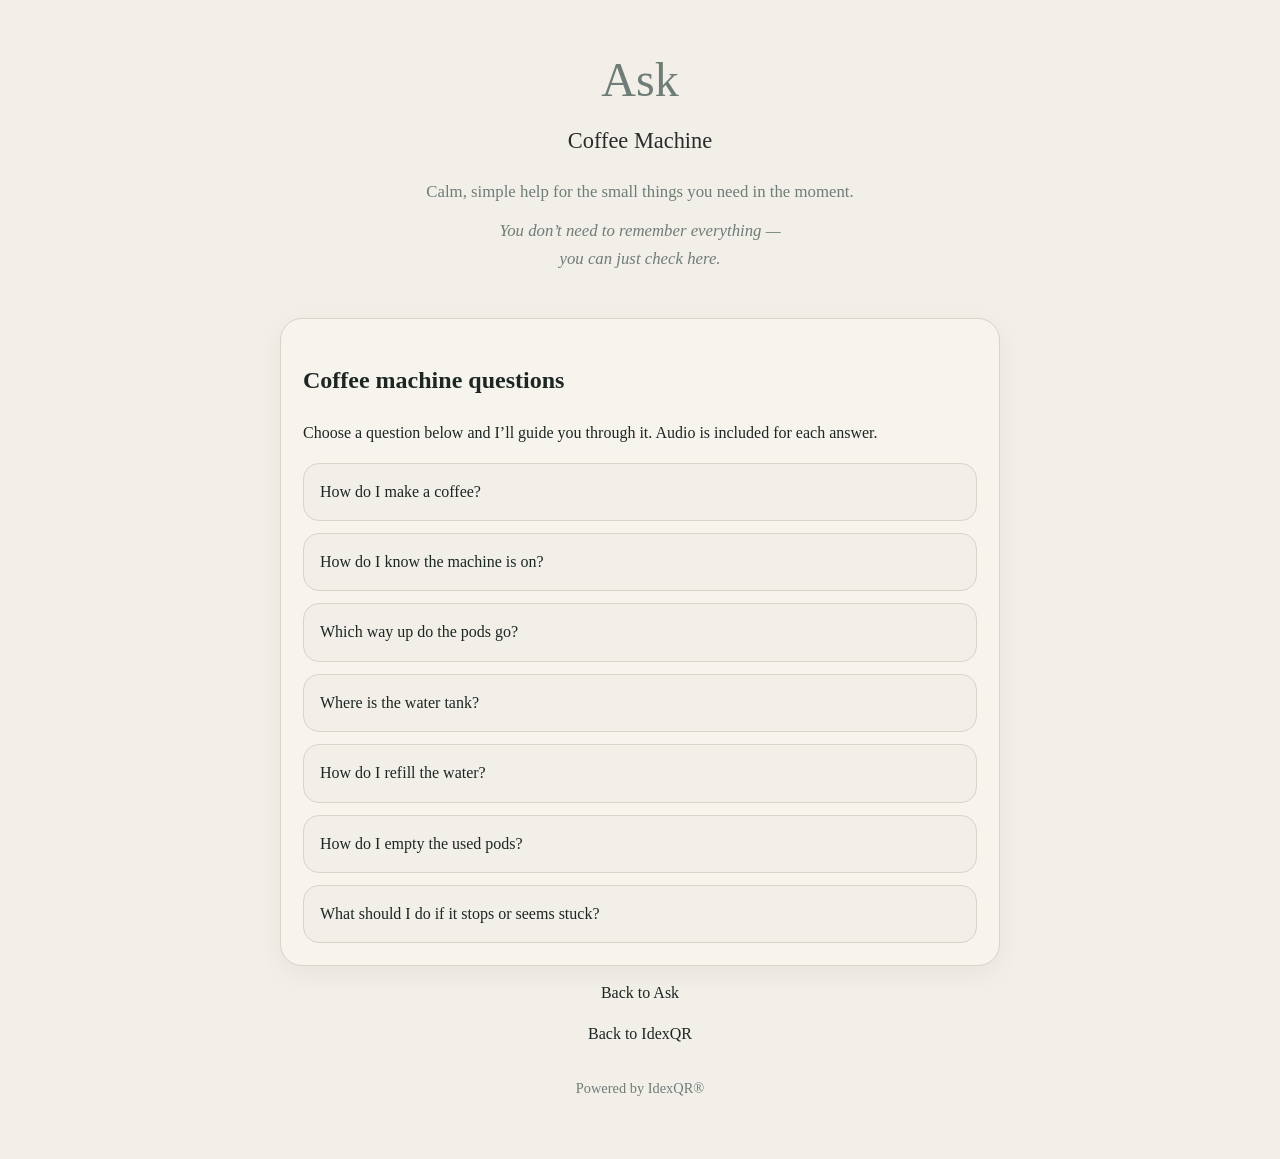
==== commit e8915e7e: "Update coffee.html" ====
--- a/docs/coffee.html
+++ b/docs/coffee.html
@@ -8,17 +8,18 @@
     name="description"
     content="A calm, simple Ask demo for a coffee machine in the IdexQR style."
   />
+
   <style>
     :root {
       --bg: #f2efe9;
       --card: #f7f4ee;
       --line: #d9d3c8;
-      --soft: #eee9df;
+      --soft: #f2efe9;
       --ink: #1c2623;
       --muted: #66726e;
       --brand: #b8c6c1;
       --brand-deep: #8ea39c;
-      --shadow: 0 10px 30px rgba(31, 42, 39, 0.07);
+      --shadow: 0 8px 24px rgba(31, 42, 39, 0.05);
       --radius: 22px;
     }
 
@@ -26,13 +27,14 @@
       box-sizing: border-box;
     }
 
-    html, body {
+    html,
+    body {
       margin: 0;
       padding: 0;
       background: var(--bg);
       color: var(--ink);
       font-family: Georgia, serif;
-      line-height: 1.5;
+      line-height: 1.65;
     }
 
     body {
@@ -70,6 +72,7 @@
       margin: 10px auto;
       max-width: 52ch;
       text-align: center;
+      line-height: 1.7;
     }
 
     .panel {
@@ -111,7 +114,7 @@
       outline: none;
       transform: translateY(-1px);
       border-color: var(--brand-deep);
-      background: #ede7dd; /* 👈 just a slight shift */
+      background: #ede7dd;
     }
 
     .quiet-button.active {
@@ -123,7 +126,7 @@
       margin-top: 18px;
       padding: 18px;
       border-radius: 18px;
-      background: #fbfcfc;
+      background: #f5f2ec;
       border: 1px solid var(--line);
     }
 
@@ -136,48 +139,52 @@
       font-size: 1.2rem;
       font-weight: normal;
       color: var(--ink);
+      line-height: 1.35;
     }
 
     .answer p {
-      margin: 0 0 12px;
+      margin: 0 0 14px;
       color: var(--ink);
+      line-height: 1.7;
     }
 
     .helper {
       margin-top: 10px;
       font-size: 0.96rem;
       color: var(--muted);
+      line-height: 1.6;
     }
 
     .controls {
       display: flex;
       gap: 10px;
       flex-wrap: wrap;
-      margin-top: 14px;
-    }
-
-    .controls {
-  display: flex;
-  gap: 10px;
-  flex-wrap: wrap;
-  margin: 12px 0 16px;
-}
-
-.small-button {
-  appearance: none;
-  border: 1px solid var(--line);
-  background: var(--soft);
-  color: var(--ink);
-  border-radius: 999px;
-  padding: 10px 15px;
-  font: inherit;
-  cursor: pointer;
-}
-
-.small-button:first-child {
-  border-color: var(--brand-deep);
-  background: #edf4f1;
-}
+      margin: 12px 0 16px;
+    }
+
+    .small-button {
+      appearance: none;
+      border: 1px solid var(--line);
+      background: var(--bg);
+      color: var(--ink);
+      border-radius: 999px;
+      padding: 10px 14px;
+      font: inherit;
+      cursor: pointer;
+    }
+
+    .small-button:first-child {
+      border-color: var(--brand-deep);
+      background: #ede7dd;
+    }
+
+    .small-button:hover,
+    .small-button:focus-visible {
+      outline: none;
+      border-color: var(--brand-deep);
+      background: #e8e2d8;
+    }
+
     .nav-link {
       margin: 14px 0;
       text-align: center;
@@ -198,7 +205,7 @@
     .powered-by {
       color: #6f7c78;
       font-size: 0.9rem;
-      margin-top: 10px;
+      margin-top: 30px;
       text-align: center;
     }
 
@@ -225,8 +232,16 @@
     }
   </style>
 </head>
+
 <body>
   <main class="wrap">
+    <section class="sr-only">
+      <h1>Ask — coffee machine help</h1>
+      <p>
+        Choose a question. Then use the start audio button to hear a guided answer.
+      </p>
+    </section>
+
     <section class="hero" aria-labelledby="page-title">
       <h1 id="page-title" class="ask-title">Ask</h1>
       <h2 class="section-title">Coffee Machine</h2>
@@ -236,8 +251,8 @@
       </p>
 
       <p class="sub">
-  <em>You don’t need to remember everything — you can just check here.</em>
-</p>
+        <em>You don’t need to remember everything —<br>you can just check here.</em>
+      </p>
     </section>
 
     <section class="panel" aria-labelledby="ask-heading">
@@ -248,35 +263,47 @@
       </p>
 
       <div class="question-list">
-        <button class="quiet-button" data-answer="coffeeAnswer">
+        <button class="quiet-button" data-answer="coffeeAnswer" aria-controls="coffeeAnswer">
           How do I make a coffee?
         </button>
-        <button class="quiet-button" data-answer="machineOnAnswer">
+
+        <button class="quiet-button" data-answer="machineOnAnswer" aria-controls="machineOnAnswer">
           How do I know the machine is on?
         </button>
-        <button class="quiet-button" data-answer="podsGoAnswer">
+
+        <button class="quiet-button" data-answer="podsGoAnswer" aria-controls="podsGoAnswer">
           Which way up do the pods go?
         </button>
-        <button class="quiet-button" data-answer="waterTankAnswer">
+
+        <button class="quiet-button" data-answer="waterTankAnswer" aria-controls="waterTankAnswer">
           Where is the water tank?
         </button>
-        <button class="quiet-button" data-answer="waterAnswer">
+
+        <button class="quiet-button" data-answer="waterAnswer" aria-controls="waterAnswer">
           How do I refill the water?
         </button>
-        <button class="quiet-button" data-answer="podsAnswer">
+
+        <button class="quiet-button" data-answer="podsAnswer" aria-controls="podsAnswer">
           How do I empty the used pods?
         </button>
-        <button class="quiet-button" data-answer="stoppedAnswer">
+
+        <button class="quiet-button" data-answer="stoppedAnswer" aria-controls="stoppedAnswer">
           What should I do if it stops or seems stuck?
         </button>
       </div>
 
-      <article id="coffeeAnswer" class="answer" hidden>
+      <article id="coffeeAnswer" class="answer" hidden aria-live="polite">
         <h2>How do I make a coffee?</h2>
-        <div class="controls">
-          <button class="small-button" data-audio="audioCoffee">Start audio</button>
-          <button class="small-button" data-stop>Stop audio</button>
-        </div>
+
+        <div class="controls">
+          <button class="small-button" data-audio="audioCoffee" aria-label="Start audio for how to make a coffee">
+            Start audio
+          </button>
+          <button class="small-button" data-stop aria-label="Stop audio">
+            Stop audio
+          </button>
+        </div>
+
         <p>
           Place your cup under the spout. Lift the lever fully, insert your pod, and close the lever gently.
         </p>
@@ -292,15 +319,20 @@
         <p class="helper">
           A gentle pause before lifting the cup helps avoid drips.
         </p>
-        
-      </article>
-
-      <article id="machineOnAnswer" class="answer" hidden>
+      </article>
+
+      <article id="machineOnAnswer" class="answer" hidden aria-live="polite">
         <h2>How do I know the machine is on?</h2>
-        <div class="controls">
-          <button class="small-button" data-audio="audioMachineOn">Start audio</button>
-          <button class="small-button" data-stop>Stop audio</button>
-        </div>
+
+        <div class="controls">
+          <button class="small-button" data-audio="audioMachineOn" aria-label="Start audio for how to know the machine is on">
+            Start audio
+          </button>
+          <button class="small-button" data-stop aria-label="Stop audio">
+            Stop audio
+          </button>
+        </div>
+
         <p>
           Most machines will show a small light when they’re on.
         </p>
@@ -310,88 +342,107 @@
         <p>
           Once the light becomes steady, it’s usually ready to use.
         </p>
-        
-      </article>
-
-      <article id="podsGoAnswer" class="answer" hidden>
+      </article>
+
+      <article id="podsGoAnswer" class="answer" hidden aria-live="polite">
         <h2>Which way up do the pods go?</h2>
-        <div class="controls">
-          <button class="small-button" data-audio="audioPodsGo">Start audio</button>
-          <button class="small-button" data-stop>Stop audio</button>
-        </div>
+
+        <div class="controls">
+          <button class="small-button" data-audio="audioPodsGo" aria-label="Start audio for which way up the pods go">
+            Start audio
+          </button>
+          <button class="small-button" data-stop aria-label="Stop audio">
+            Stop audio
+          </button>
+        </div>
+
         <p>
           The pod usually sits with the flat side facing down and the rounded side facing up.
         </p>
         <p>
           If it doesn’t feel like it fits easily, don’t force it — just turn it the other way and try again.
         </p>
-        <div class="controls">
-          <button class="small-button" data-audio="audioPodsGo">Start audio</button>
-          <button class="small-button" data-stop>Stop audio</button>
-        </div>
-      </article>
-
-      <article id="waterTankAnswer" class="answer" hidden>
+      </article>
+
+      <article id="waterTankAnswer" class="answer" hidden aria-live="polite">
         <h2>Where is the water tank?</h2>
-        <div class="controls">
-          <button class="small-button" data-audio="audioWaterTank">Start audio</button>
-          <button class="small-button" data-stop>Stop audio</button>
-        </div>
+
+        <div class="controls">
+          <button class="small-button" data-audio="audioWaterTank" aria-label="Start audio for where the water tank is">
+            Start audio
+          </button>
+          <button class="small-button" data-stop aria-label="Stop audio">
+            Stop audio
+          </button>
+        </div>
+
         <p>
           The water tank is usually at the back or to one side of the machine.
         </p>
         <p>
           You can gently slide it out, fill it with fresh water, and place it back so it sits securely.
-        </p>        
-      </article>
-
-      <article id="waterAnswer" class="answer" hidden>
+        </p>
+      </article>
+
+      <article id="waterAnswer" class="answer" hidden aria-live="polite">
         <h2>How do I refill the water?</h2>
-        <div class="controls">
-          <button class="small-button" data-audio="audioWater">Start audio</button>
-          <button class="small-button" data-stop>Stop audio</button>
-        </div>
+
+        <div class="controls">
+          <button class="small-button" data-audio="audioWater" aria-label="Start audio for how to refill the water">
+            Start audio
+          </button>
+          <button class="small-button" data-stop aria-label="Stop audio">
+            Stop audio
+          </button>
+        </div>
+
         <p>
           Remove the water tank from the back or side of the machine, depending on the model. Fill it with fresh cold water, then place it back firmly so it sits flat and connected properly.
         </p>
         <p>
           If the machine does not respond straight away, check that the tank is pushed fully into place.
-        </p>        
-      </article>
-
-      <article id="podsAnswer" class="answer" hidden>
+        </p>
+      </article>
+
+      <article id="podsAnswer" class="answer" hidden aria-live="polite">
         <h2>How do I empty the used pods?</h2>
-        <div class="controls">
-          <button class="small-button" data-audio="audioPods">Start audio</button>
-          <button class="small-button" data-stop>Stop audio</button>
-        </div>
+
+        <div class="controls">
+          <button class="small-button" data-audio="audioPods" aria-label="Start audio for how to empty the used pods">
+            Start audio
+          </button>
+          <button class="small-button" data-stop aria-label="Stop audio">
+            Stop audio
+          </button>
+        </div>
+
         <p>
           Open the front or lift the lever so the used pod drops into the container. Then slide out the pod drawer or capsule tray, empty it into the bin, and place it back securely.
         </p>
         <p>
           If the drawer feels full or stiff, it usually means a pod is resting awkwardly inside. A gentle shake is often enough.
-        </p>        
-      </article>
-
-      <article id="stoppedAnswer" class="answer" hidden>
+        </p>
+      </article>
+
+      <article id="stoppedAnswer" class="answer" hidden aria-live="polite">
         <h2>What should I do if it stops or seems stuck?</h2>
-        <div class="controls">
-          <button class="small-button" data-audio="audioStopped">Start audio</button>
-          <button class="small-button" data-stop>Stop audio</button>
-        </div>
+
+        <div class="controls">
+          <button class="small-button" data-audio="audioStopped" aria-label="Start audio for what to do if the machine stops or seems stuck">
+            Start audio
+          </button>
+          <button class="small-button" data-stop aria-label="Stop audio">
+            Stop audio
+          </button>
+        </div>
+
         <p>
           First, check the basics: is there water in the tank, is the pod drawer full, and is the lever fully closed? If all looks fine, turn the machine off, wait a few seconds, and switch it on again.
         </p>
         <p>
           If it still does not respond, it may need a reset or descaling, depending on the machine.
-        </p>        
-      </article>
-    </section>
-
-    <section class="sr-only" aria-label="Screen reader introduction">
-      <p>
-        You have opened the Ask coffee machine demo. Choose one of the guided questions to hear simple help.
-      </p>
+        </p>
+      </article>
     </section>
 
     <audio id="audioCoffee" preload="none">
@@ -429,6 +480,10 @@
     <p class="nav-link">
       <a href="https://idexqr.com" class="footer-link">Back to IdexQR</a>
     </p>
+
+    <footer>
+      <p class="powered-by">Powered by IdexQR®</p>
+    </footer>
   </main>
 
   <script>
@@ -459,6 +514,7 @@
 
     questionButtons.forEach(button => {
       button.setAttribute('aria-expanded', 'false');
+
       button.addEventListener('click', () => {
         stopCurrentAudio();
         openAnswer(button.dataset.answer);
@@ -482,9 +538,5 @@
       button.addEventListener('click', stopCurrentAudio);
     });
   </script>
-
-  <footer style="text-align: center; margin-top: 30px;">
-    <p class="powered-by">Powered by IdexQR®</p>
-  </footer>
 </body>
 </html>
